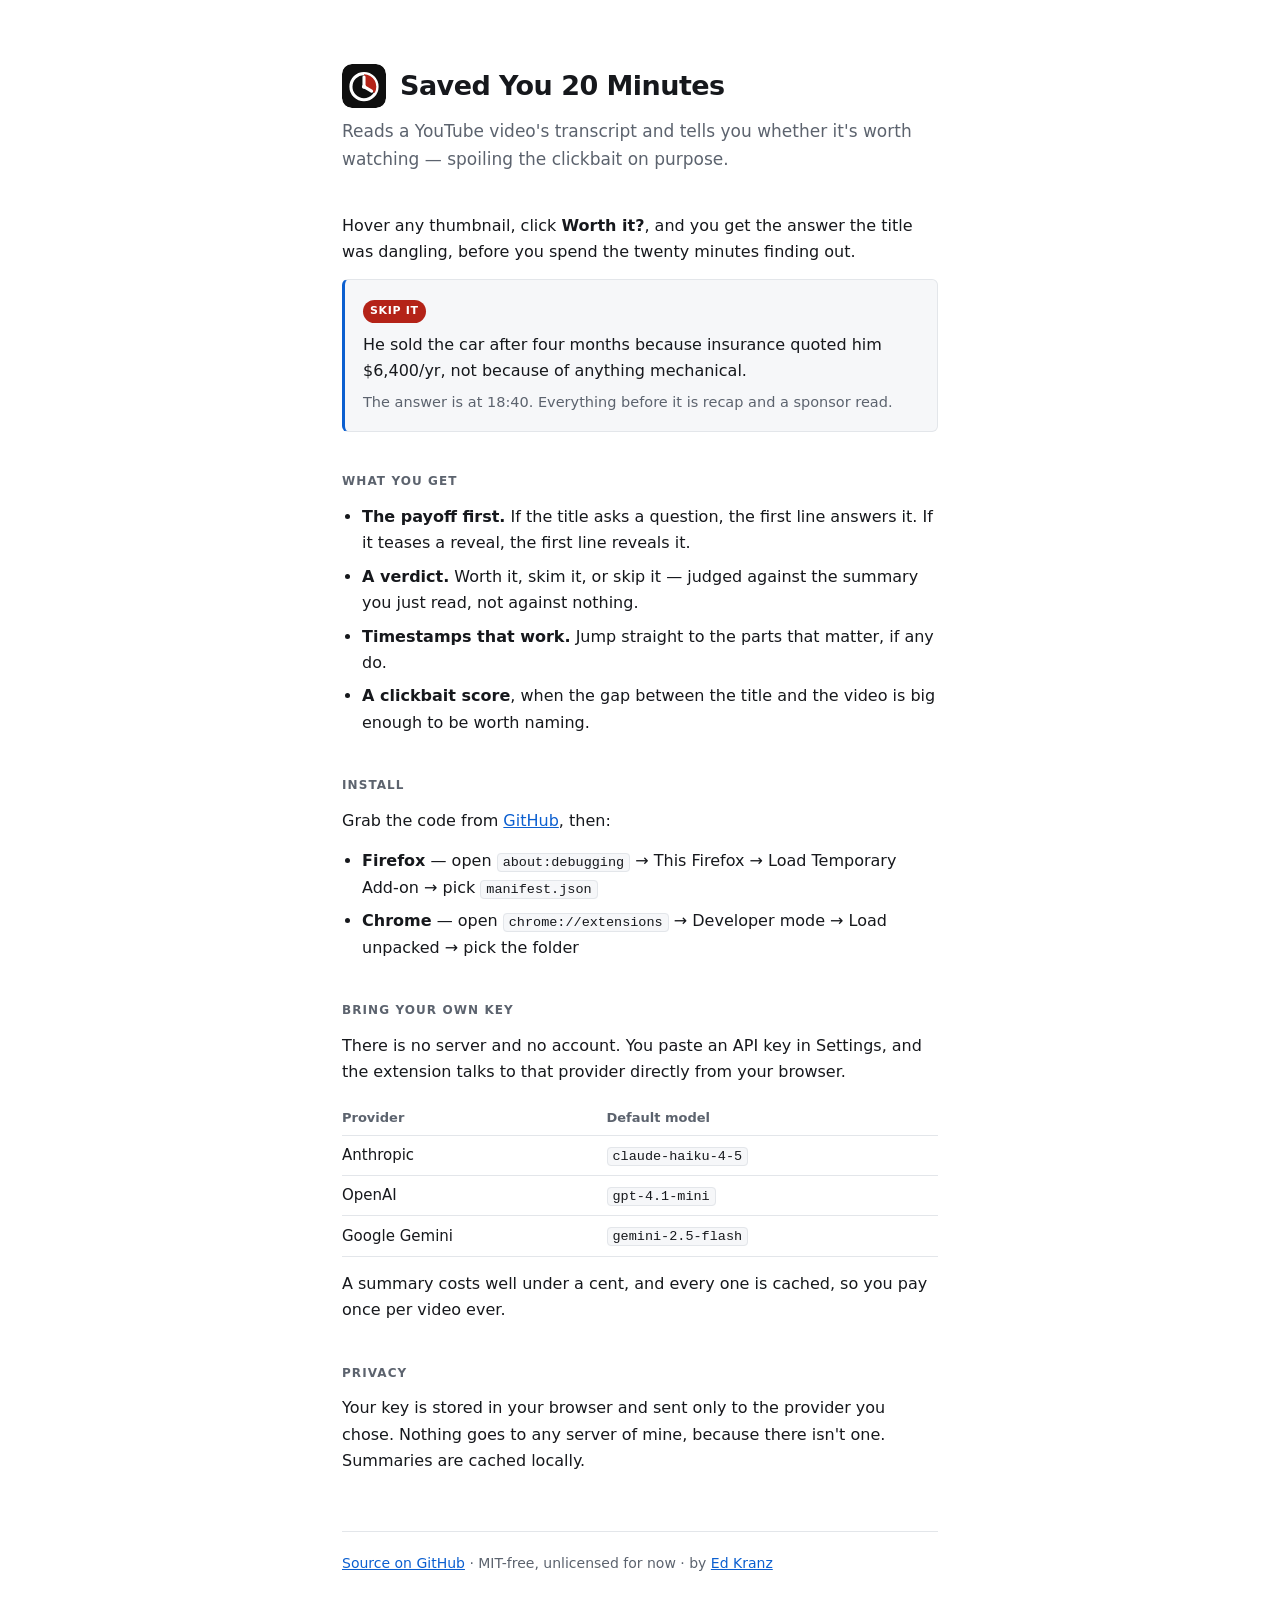
==== docs/index.html @ 956f3863 "Add product page for GitHub Pages at sy20m.kranz.au Single static HTML file under docs/, no JS and n" ====
<!doctype html>
<html lang="en">
<head>
<meta charset="utf-8">
<meta name="viewport" content="width=device-width, initial-scale=1">
<title>Saved You 20 Minutes</title>
<meta name="description" content="A browser extension that reads a YouTube video's transcript and tells you whether it's worth watching.">
<link rel="icon" href="icon.svg">
<style>
  :root {
    --fg: #16181c; --muted: #5c636e; --line: #e3e6ea;
    --bg: #fff; --soft: #f6f7f9; --accent: #0b5fd0;
  }
  @media (prefers-color-scheme: dark) {
    :root {
      --fg: #e8eaed; --muted: #9aa3ad; --line: #2b2f36;
      --bg: #111316; --soft: #1a1d21; --accent: #64a8ff;
    }
  }
  * { box-sizing: border-box; }
  body {
    margin: 0 auto; padding: 64px 22px 96px; max-width: 640px;
    background: var(--bg); color: var(--fg);
    font: 16px/1.65 -apple-system, BlinkMacSystemFont, "Segoe UI", Roboto, system-ui, sans-serif;
  }
  header { display: flex; align-items: center; gap: 14px; margin-bottom: 8px; }
  header img { width: 44px; height: 44px; border-radius: 10px; }
  h1 { font-size: 27px; margin: 0; letter-spacing: -.02em; }
  .tag { color: var(--muted); font-size: 17px; margin: 0 0 40px; }
  h2 {
    font-size: 12px; text-transform: uppercase; letter-spacing: .09em;
    color: var(--muted); margin: 40px 0 12px; font-weight: 600;
  }
  p { margin: 0 0 14px; }
  ul { margin: 0 0 14px; padding-left: 20px; }
  li { margin-bottom: 7px; }
  a { color: var(--accent); }
  code {
    background: var(--soft); border: 1px solid var(--line); border-radius: 4px;
    padding: 1px 5px; font-size: 13.5px;
    font-family: ui-monospace, SFMono-Regular, Menlo, monospace;
  }
  .example {
    border: 1px solid var(--line); border-left: 3px solid var(--accent);
    border-radius: 6px; background: var(--soft); padding: 16px 18px; margin: 0 0 14px;
  }
  .verdict {
    display: inline-block; font-size: 11px; font-weight: 700; letter-spacing: .06em;
    background: #b42318; color: #fff; padding: 2px 7px; border-radius: 999px;
    margin-bottom: 9px;
  }
  .example p { margin: 0; }
  .example .why { color: var(--muted); font-size: 14.5px; margin-top: 7px; }
  table { border-collapse: collapse; width: 100%; font-size: 15px; margin-bottom: 14px; }
  th, td { text-align: left; padding: 7px 10px 7px 0; border-bottom: 1px solid var(--line); }
  th { color: var(--muted); font-weight: 600; font-size: 13px; }
  footer {
    margin-top: 56px; padding-top: 20px; border-top: 1px solid var(--line);
    color: var(--muted); font-size: 14px;
  }
</style>
</head>
<body>

<header>
  <img src="icon.svg" alt="">
  <h1>Saved You 20 Minutes</h1>
</header>
<p class="tag">Reads a YouTube video's transcript and tells you whether it's worth watching — spoiling the clickbait on purpose.</p>

<p>Hover any thumbnail, click <strong>Worth it?</strong>, and you get the answer the title was dangling, before you spend the twenty minutes finding out.</p>

<div class="example">
  <span class="verdict">SKIP IT</span>
  <p>He sold the car after four months because insurance quoted him $6,400/yr, not because of anything mechanical.</p>
  <p class="why">The answer is at 18:40. Everything before it is recap and a sponsor read.</p>
</div>

<h2>What you get</h2>
<ul>
  <li><strong>The payoff first.</strong> If the title asks a question, the first line answers it. If it teases a reveal, the first line reveals it.</li>
  <li><strong>A verdict.</strong> Worth it, skim it, or skip it — judged against the summary you just read, not against nothing.</li>
  <li><strong>Timestamps that work.</strong> Jump straight to the parts that matter, if any do.</li>
  <li><strong>A clickbait score</strong>, when the gap between the title and the video is big enough to be worth naming.</li>
</ul>

<h2>Install</h2>
<p>Grab the code from <a href="https://github.com/edkranz/savedyou20minutes">GitHub</a>, then:</p>
<ul>
  <li><strong>Firefox</strong> — open <code>about:debugging</code> → This Firefox → Load Temporary Add-on → pick <code>manifest.json</code></li>
  <li><strong>Chrome</strong> — open <code>chrome://extensions</code> → Developer mode → Load unpacked → pick the folder</li>
</ul>

<h2>Bring your own key</h2>
<p>There is no server and no account. You paste an API key in Settings, and the extension talks to that provider directly from your browser.</p>
<table>
  <tr><th>Provider</th><th>Default model</th></tr>
  <tr><td>Anthropic</td><td><code>claude-haiku-4-5</code></td></tr>
  <tr><td>OpenAI</td><td><code>gpt-4.1-mini</code></td></tr>
  <tr><td>Google Gemini</td><td><code>gemini-2.5-flash</code></td></tr>
</table>
<p>A summary costs well under a cent, and every one is cached, so you pay once per video ever.</p>

<h2>Privacy</h2>
<p>Your key is stored in your browser and sent only to the provider you chose. Nothing goes to any server of mine, because there isn't one. Summaries are cached locally.</p>

<footer>
  <a href="https://github.com/edkranz/savedyou20minutes">Source on GitHub</a> · MIT-free, unlicensed for now · by <a href="https://kranz.au">Ed Kranz</a>
</footer>

</body>
</html>
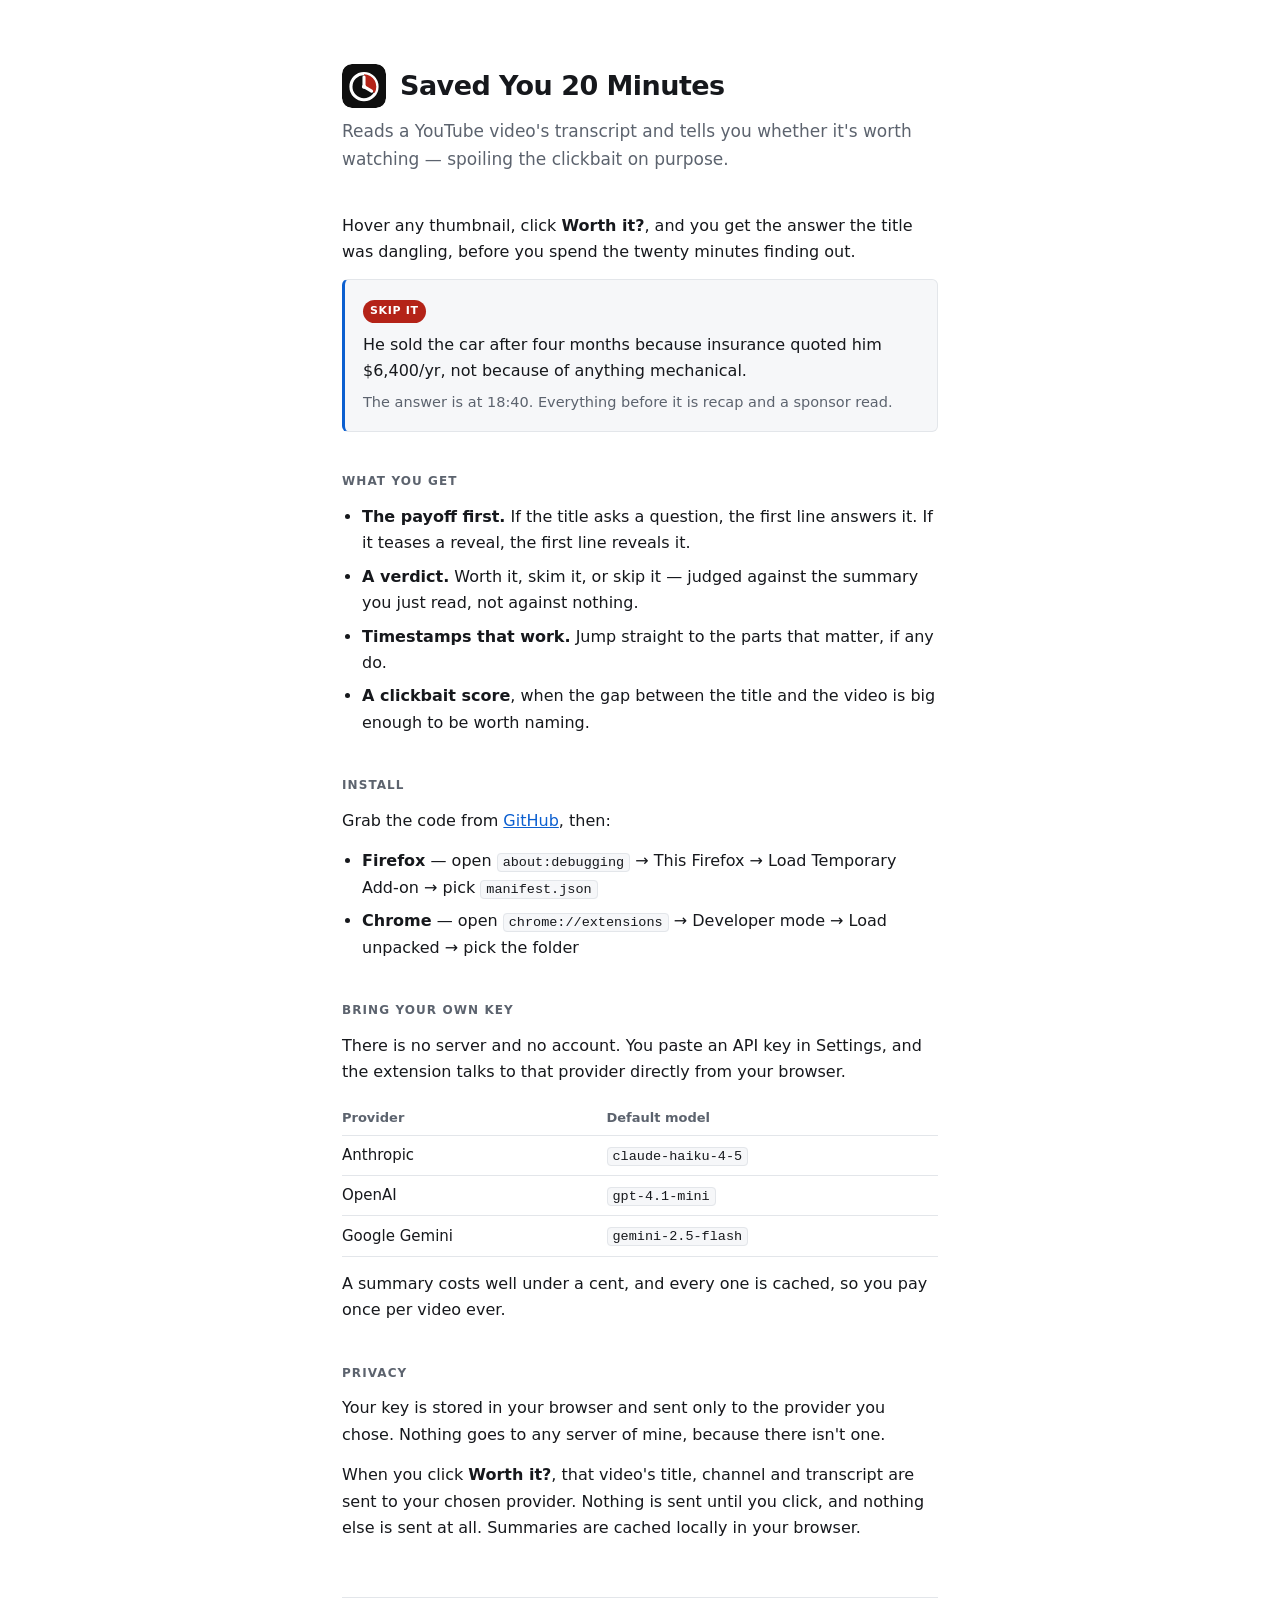
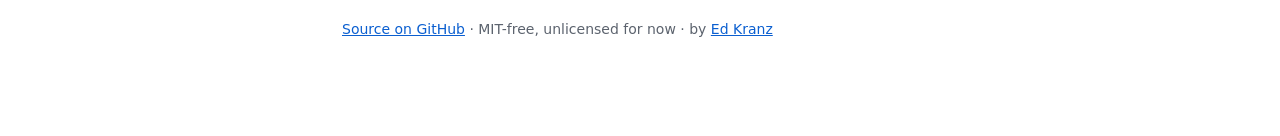
==== commit bb712fcb: "Declare data_collection_permissions for AMO submission AMO rejects submissions without browser_speci" ====
--- a/docs/index.html
+++ b/docs/index.html
@@ -102,7 +102,8 @@
 <p>A summary costs well under a cent, and every one is cached, so you pay once per video ever.</p>
 
 <h2>Privacy</h2>
-<p>Your key is stored in your browser and sent only to the provider you chose. Nothing goes to any server of mine, because there isn't one. Summaries are cached locally.</p>
+<p>Your key is stored in your browser and sent only to the provider you chose. Nothing goes to any server of mine, because there isn't one.</p>
+<p>When you click <strong>Worth it?</strong>, that video's title, channel and transcript are sent to your chosen provider. Nothing is sent until you click, and nothing else is sent at all. Summaries are cached locally in your browser.</p>
 
 <footer>
   <a href="https://github.com/edkranz/savedyou20minutes">Source on GitHub</a> · MIT-free, unlicensed for now · by <a href="https://kranz.au">Ed Kranz</a>
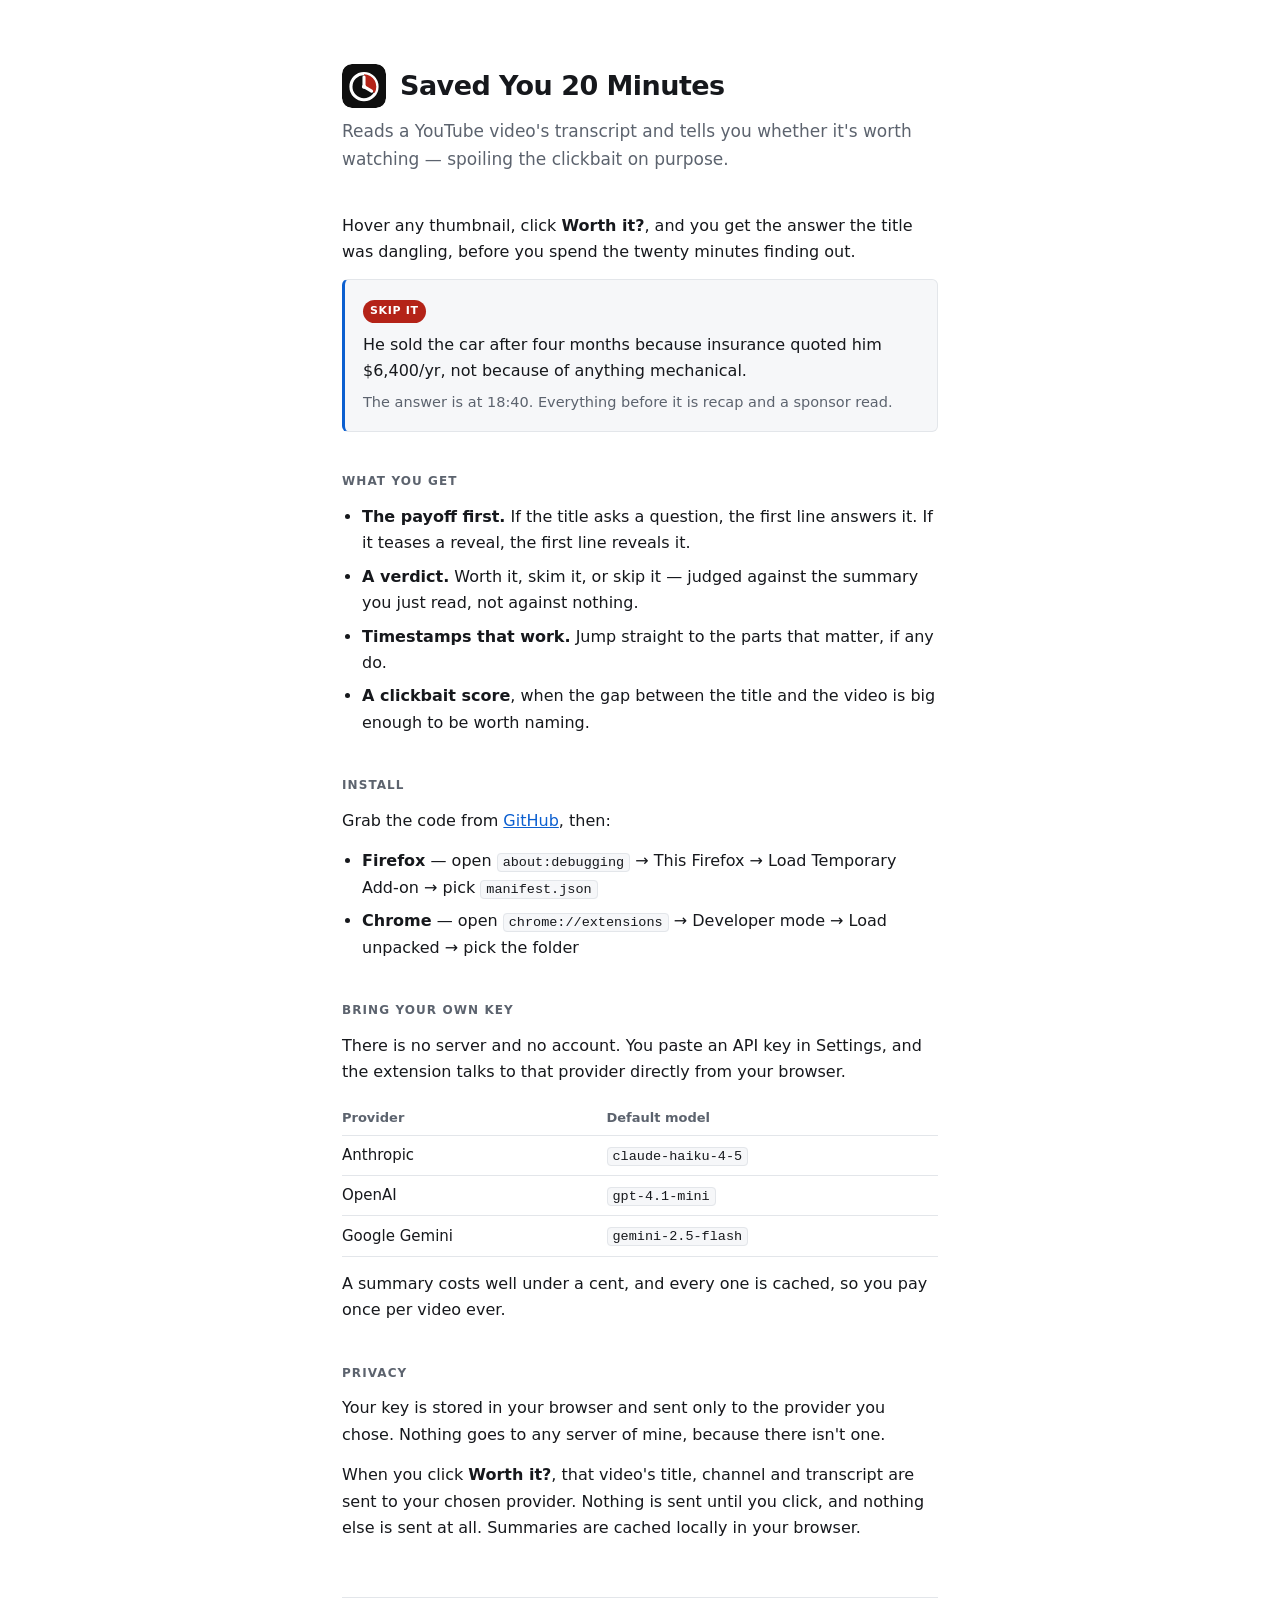
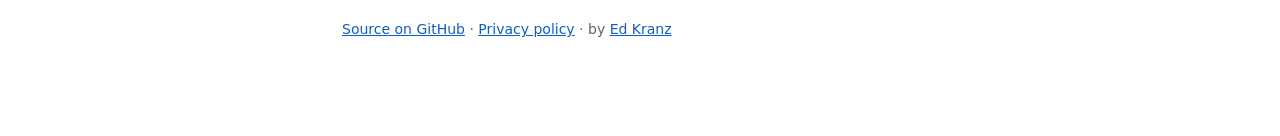
==== commit 8f64964f: "Add privacy policy AMO's submission form has a privacy policy field, and declaring data_collection_p" ====
--- a/docs/index.html
+++ b/docs/index.html
@@ -106,7 +106,7 @@
 <p>When you click <strong>Worth it?</strong>, that video's title, channel and transcript are sent to your chosen provider. Nothing is sent until you click, and nothing else is sent at all. Summaries are cached locally in your browser.</p>
 
 <footer>
-  <a href="https://github.com/edkranz/savedyou20minutes">Source on GitHub</a> · MIT-free, unlicensed for now · by <a href="https://kranz.au">Ed Kranz</a>
+  <a href="https://github.com/edkranz/savedyou20minutes">Source on GitHub</a> · <a href="privacy.html">Privacy policy</a> · by <a href="https://kranz.au">Ed Kranz</a>
 </footer>
 
 </body>
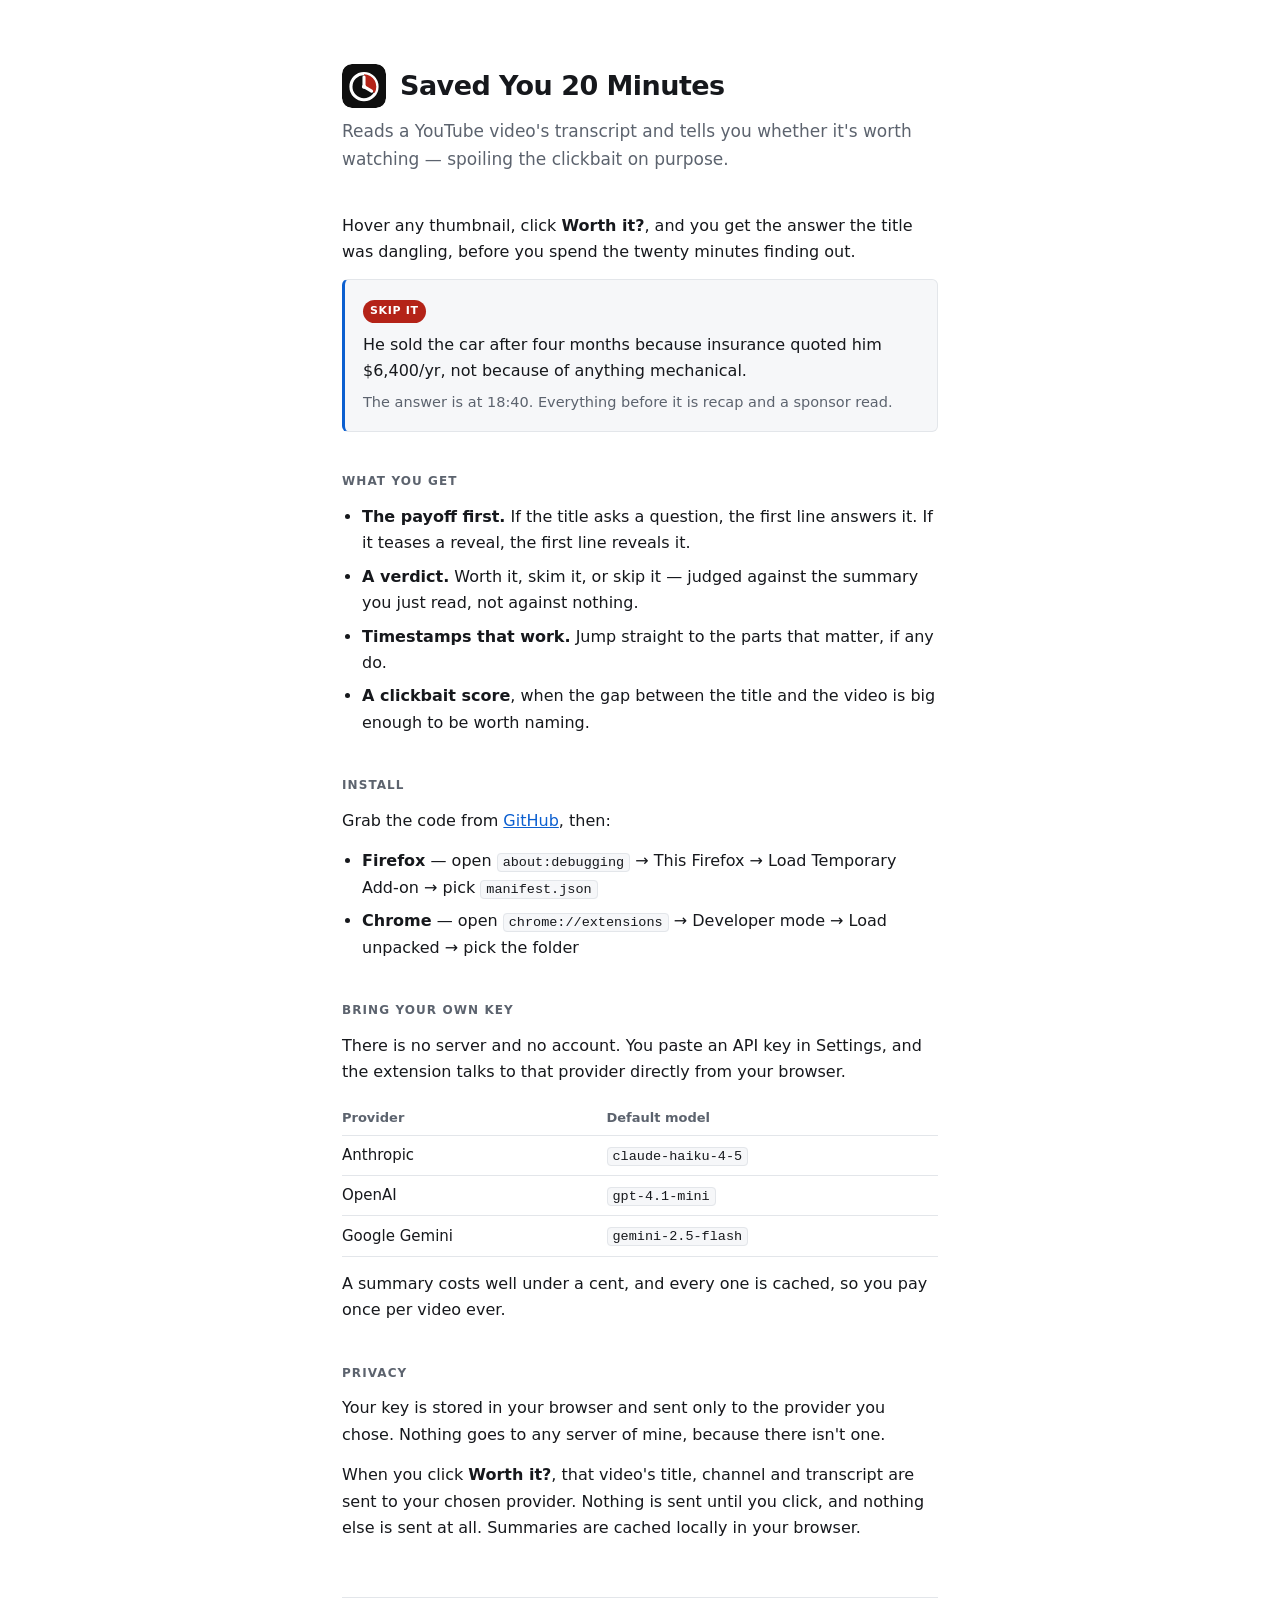
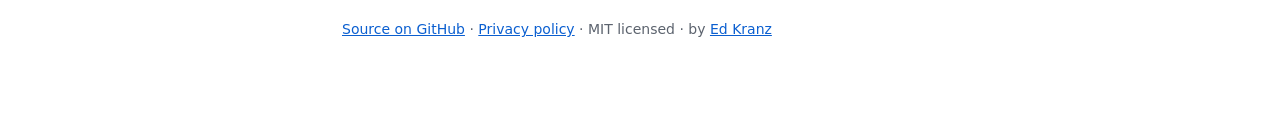
==== commit 207c3286: "Add MIT licence The repo was published with no licence file, which means all rights reserved by defa" ====
--- a/docs/index.html
+++ b/docs/index.html
@@ -106,7 +106,7 @@
 <p>When you click <strong>Worth it?</strong>, that video's title, channel and transcript are sent to your chosen provider. Nothing is sent until you click, and nothing else is sent at all. Summaries are cached locally in your browser.</p>
 
 <footer>
-  <a href="https://github.com/edkranz/savedyou20minutes">Source on GitHub</a> · <a href="privacy.html">Privacy policy</a> · by <a href="https://kranz.au">Ed Kranz</a>
+  <a href="https://github.com/edkranz/savedyou20minutes">Source on GitHub</a> · <a href="privacy.html">Privacy policy</a> · MIT licensed · by <a href="https://kranz.au">Ed Kranz</a>
 </footer>
 
 </body>
